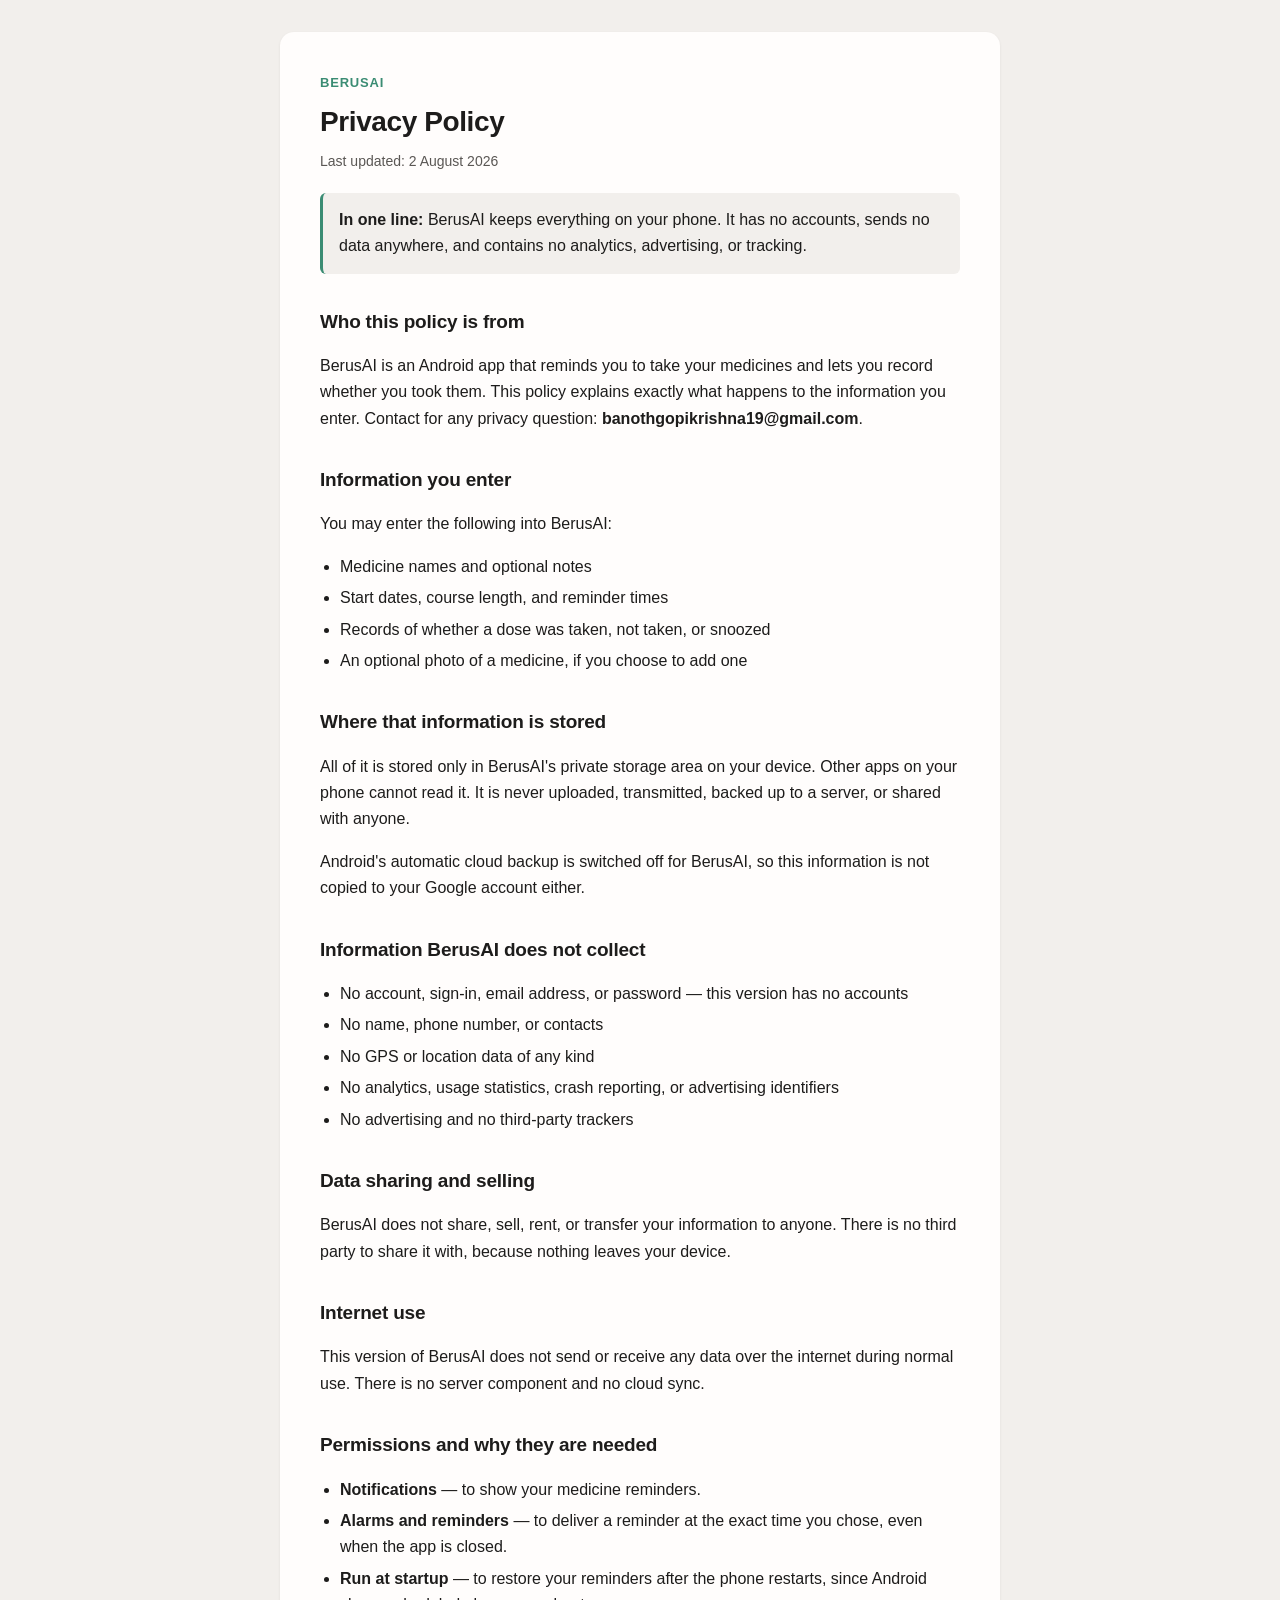
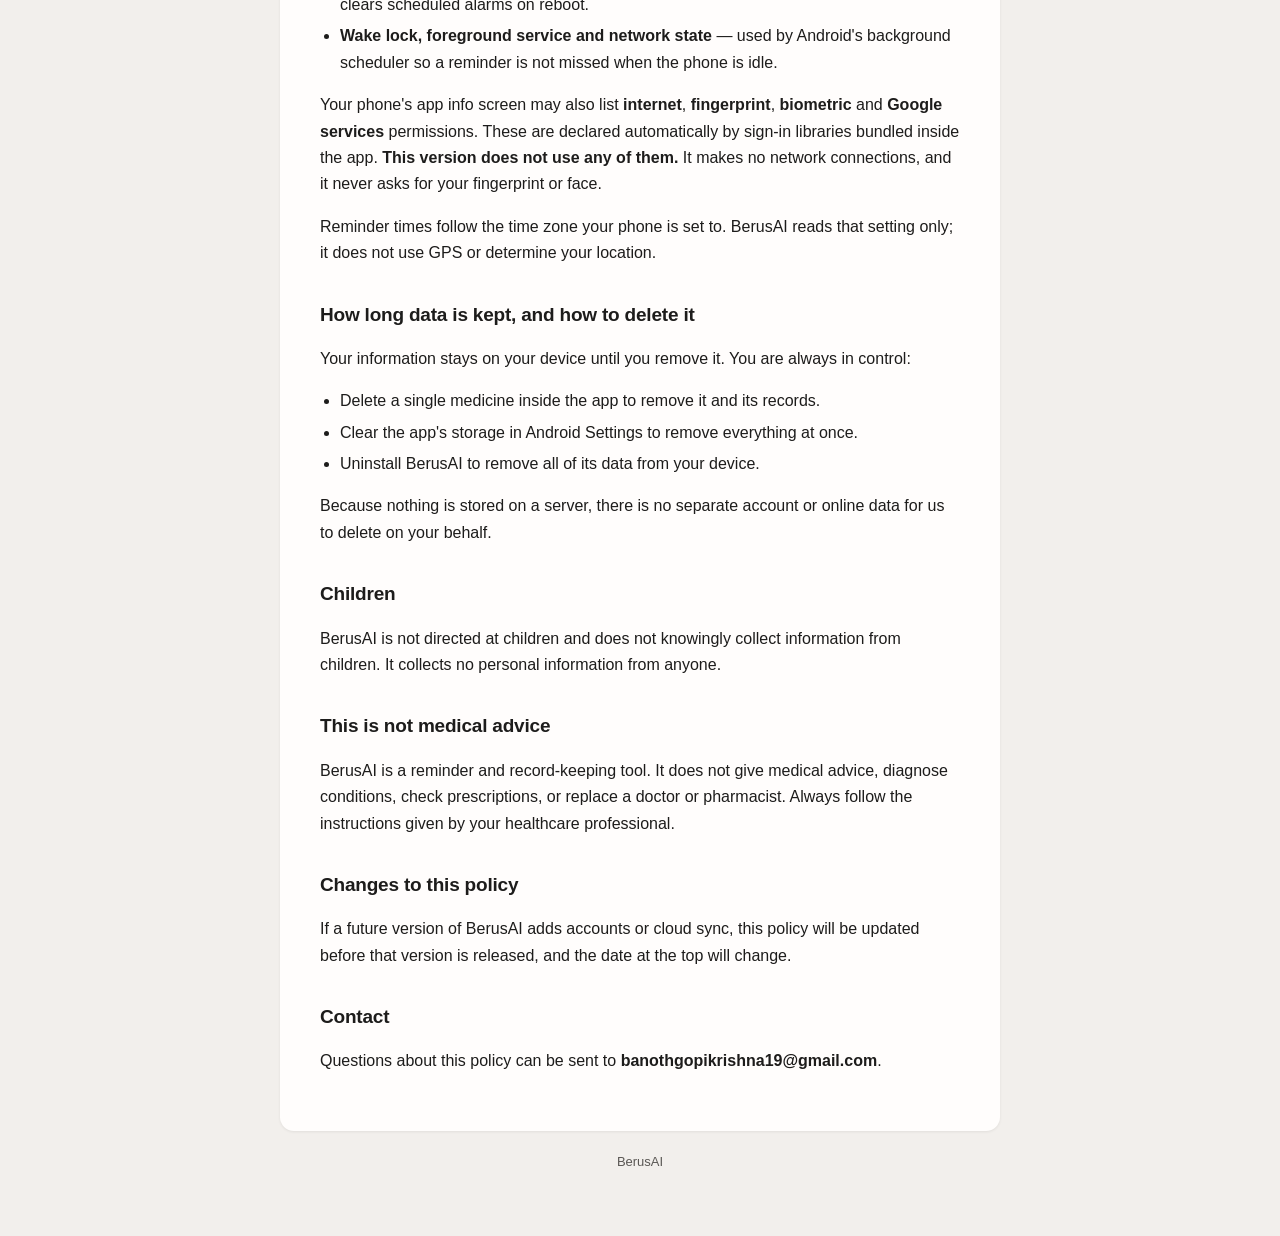
==== privacy.html @ 804f9bda "BerusAI: Android app, FastAPI backend, Azure infra, and marketing site One reminder per dose instead" ====
<!DOCTYPE html>
<html lang="en">
<head>
<meta charset="utf-8">
<meta name="viewport" content="width=device-width, initial-scale=1">
<title>Privacy Policy | BerusAI</title>
<style>
  :root { --canvas:#F2EFEC; --surface:#FFFDFC; --ink:#1D1C1B; --accent:#3B8C73; --muted:#5A5754; }
  * { box-sizing:border-box; }
  body { margin:0; padding:32px 20px 64px; background:var(--canvas); color:var(--ink);
         font:16px/1.65 -apple-system,BlinkMacSystemFont,"Segoe UI",Roboto,Helvetica,Arial,sans-serif; }
  main { max-width:720px; margin:0 auto; background:var(--surface); padding:40px;
         border-radius:14px; box-shadow:0 1px 3px rgba(0,0,0,.07); }
  h1 { font-size:28px; margin:0 0 4px; letter-spacing:-.4px; }
  h2 { font-size:19px; margin:32px 0 8px; letter-spacing:-.2px; }
  .eyebrow { color:var(--accent); font-weight:600; font-size:13px; letter-spacing:.8px;
             text-transform:uppercase; margin:0 0 6px; }
  .updated { color:var(--muted); font-size:14px; margin:0 0 8px; }
  ul { padding-left:20px; }
  li { margin:5px 0; }
  .callout { background:var(--canvas); border-left:3px solid var(--accent);
             padding:14px 16px; border-radius:6px; margin:20px 0; }
  footer { max-width:720px; margin:20px auto 0; color:var(--muted); font-size:13px; text-align:center; }
  a { color:var(--accent); }
</style>
</head>
<body>
<main>
  <p class="eyebrow">BerusAI</p>
  <h1>Privacy Policy</h1>
  <p class="updated">Last updated: 2 August 2026</p>

  <div class="callout">
    <strong>In one line:</strong> BerusAI keeps everything on your phone. It has no accounts,
    sends no data anywhere, and contains no analytics, advertising, or tracking.
  </div>

  <h2>Who this policy is from</h2>
  <p>
    BerusAI is an Android app that reminds you to take your medicines and lets you record
    whether you took them. This policy explains exactly what happens to the information you
    enter. Contact for any privacy question:
    <strong>banothgopikrishna19@gmail.com</strong>.
  </p>

  <h2>Information you enter</h2>
  <p>You may enter the following into BerusAI:</p>
  <ul>
    <li>Medicine names and optional notes</li>
    <li>Start dates, course length, and reminder times</li>
    <li>Records of whether a dose was taken, not taken, or snoozed</li>
    <li>An optional photo of a medicine, if you choose to add one</li>
  </ul>

  <h2>Where that information is stored</h2>
  <p>
    All of it is stored only in BerusAI's private storage area on your device. Other apps on
    your phone cannot read it. It is never uploaded, transmitted, backed up to a server, or
    shared with anyone.
  </p>
  <p>
    Android's automatic cloud backup is switched off for BerusAI, so this information is not
    copied to your Google account either.
  </p>

  <h2>Information BerusAI does not collect</h2>
  <ul>
    <li>No account, sign-in, email address, or password &mdash; this version has no accounts</li>
    <li>No name, phone number, or contacts</li>
    <li>No GPS or location data of any kind</li>
    <li>No analytics, usage statistics, crash reporting, or advertising identifiers</li>
    <li>No advertising and no third-party trackers</li>
  </ul>

  <h2>Data sharing and selling</h2>
  <p>
    BerusAI does not share, sell, rent, or transfer your information to anyone. There is no
    third party to share it with, because nothing leaves your device.
  </p>

  <h2>Internet use</h2>
  <p>
    This version of BerusAI does not send or receive any data over the internet during normal
    use. There is no server component and no cloud sync.
  </p>

  <h2>Permissions and why they are needed</h2>
  <ul>
    <li><strong>Notifications</strong> &mdash; to show your medicine reminders.</li>
    <li><strong>Alarms and reminders</strong> &mdash; to deliver a reminder at the exact time
        you chose, even when the app is closed.</li>
    <li><strong>Run at startup</strong> &mdash; to restore your reminders after the phone
        restarts, since Android clears scheduled alarms on reboot.</li>
    <li><strong>Wake lock, foreground service and network state</strong> &mdash; used by
        Android's background scheduler so a reminder is not missed when the phone is idle.</li>
  </ul>
  <p>
    Your phone's app info screen may also list <strong>internet</strong>,
    <strong>fingerprint</strong>, <strong>biometric</strong> and <strong>Google services</strong>
    permissions. These are declared automatically by sign-in libraries bundled inside the app.
    <strong>This version does not use any of them.</strong> It makes no network connections, and
    it never asks for your fingerprint or face.
  </p>
  <p>
    Reminder times follow the time zone your phone is set to. BerusAI reads that setting only;
    it does not use GPS or determine your location.
  </p>

  <h2>How long data is kept, and how to delete it</h2>
  <p>
    Your information stays on your device until you remove it. You are always in control:
  </p>
  <ul>
    <li>Delete a single medicine inside the app to remove it and its records.</li>
    <li>Clear the app's storage in Android Settings to remove everything at once.</li>
    <li>Uninstall BerusAI to remove all of its data from your device.</li>
  </ul>
  <p>
    Because nothing is stored on a server, there is no separate account or online data for us
    to delete on your behalf.
  </p>

  <h2>Children</h2>
  <p>
    BerusAI is not directed at children and does not knowingly collect information from
    children. It collects no personal information from anyone.
  </p>

  <h2>This is not medical advice</h2>
  <p>
    BerusAI is a reminder and record-keeping tool. It does not give medical advice, diagnose
    conditions, check prescriptions, or replace a doctor or pharmacist. Always follow the
    instructions given by your healthcare professional.
  </p>

  <h2>Changes to this policy</h2>
  <p>
    If a future version of BerusAI adds accounts or cloud sync, this policy will be updated
    before that version is released, and the date at the top will change.
  </p>

  <h2>Contact</h2>
  <p>
    Questions about this policy can be sent to
    <strong>banothgopikrishna19@gmail.com</strong>.
  </p>
</main>
<footer>BerusAI</footer>
</body>
</html>
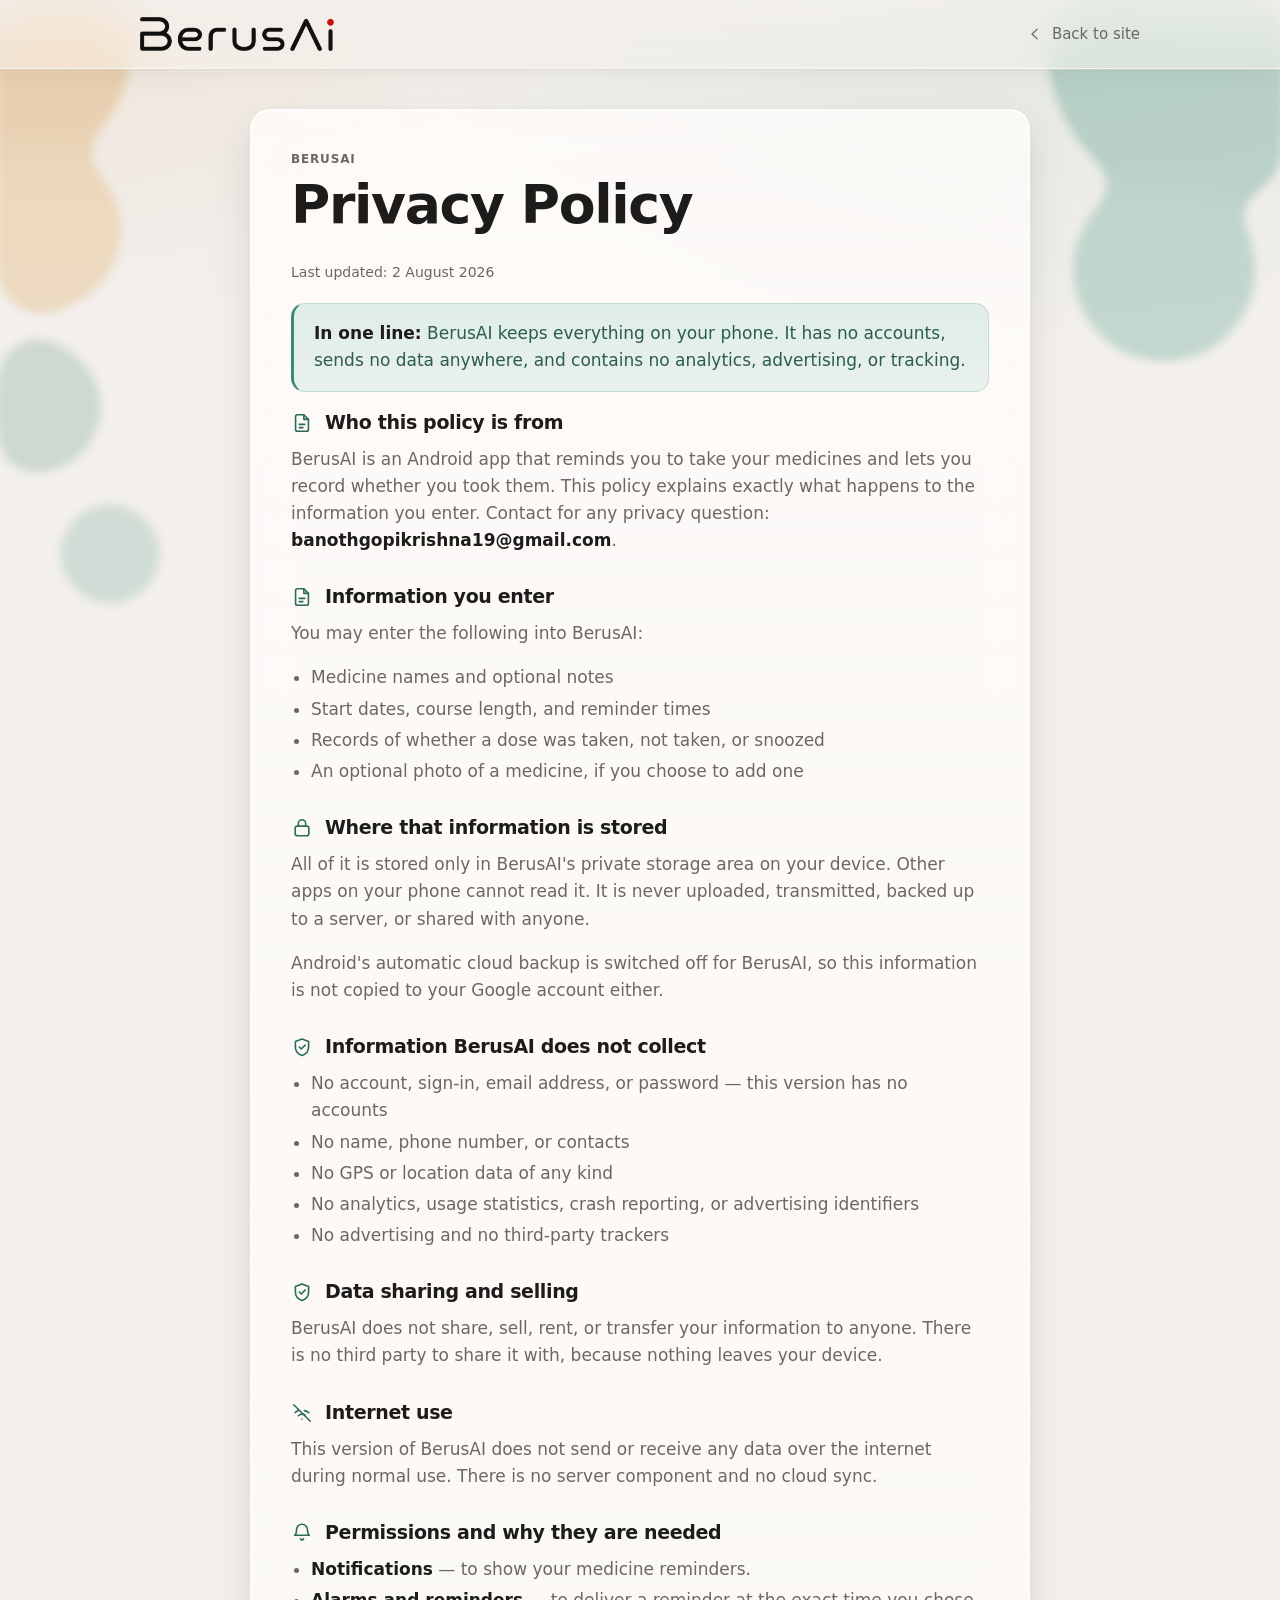
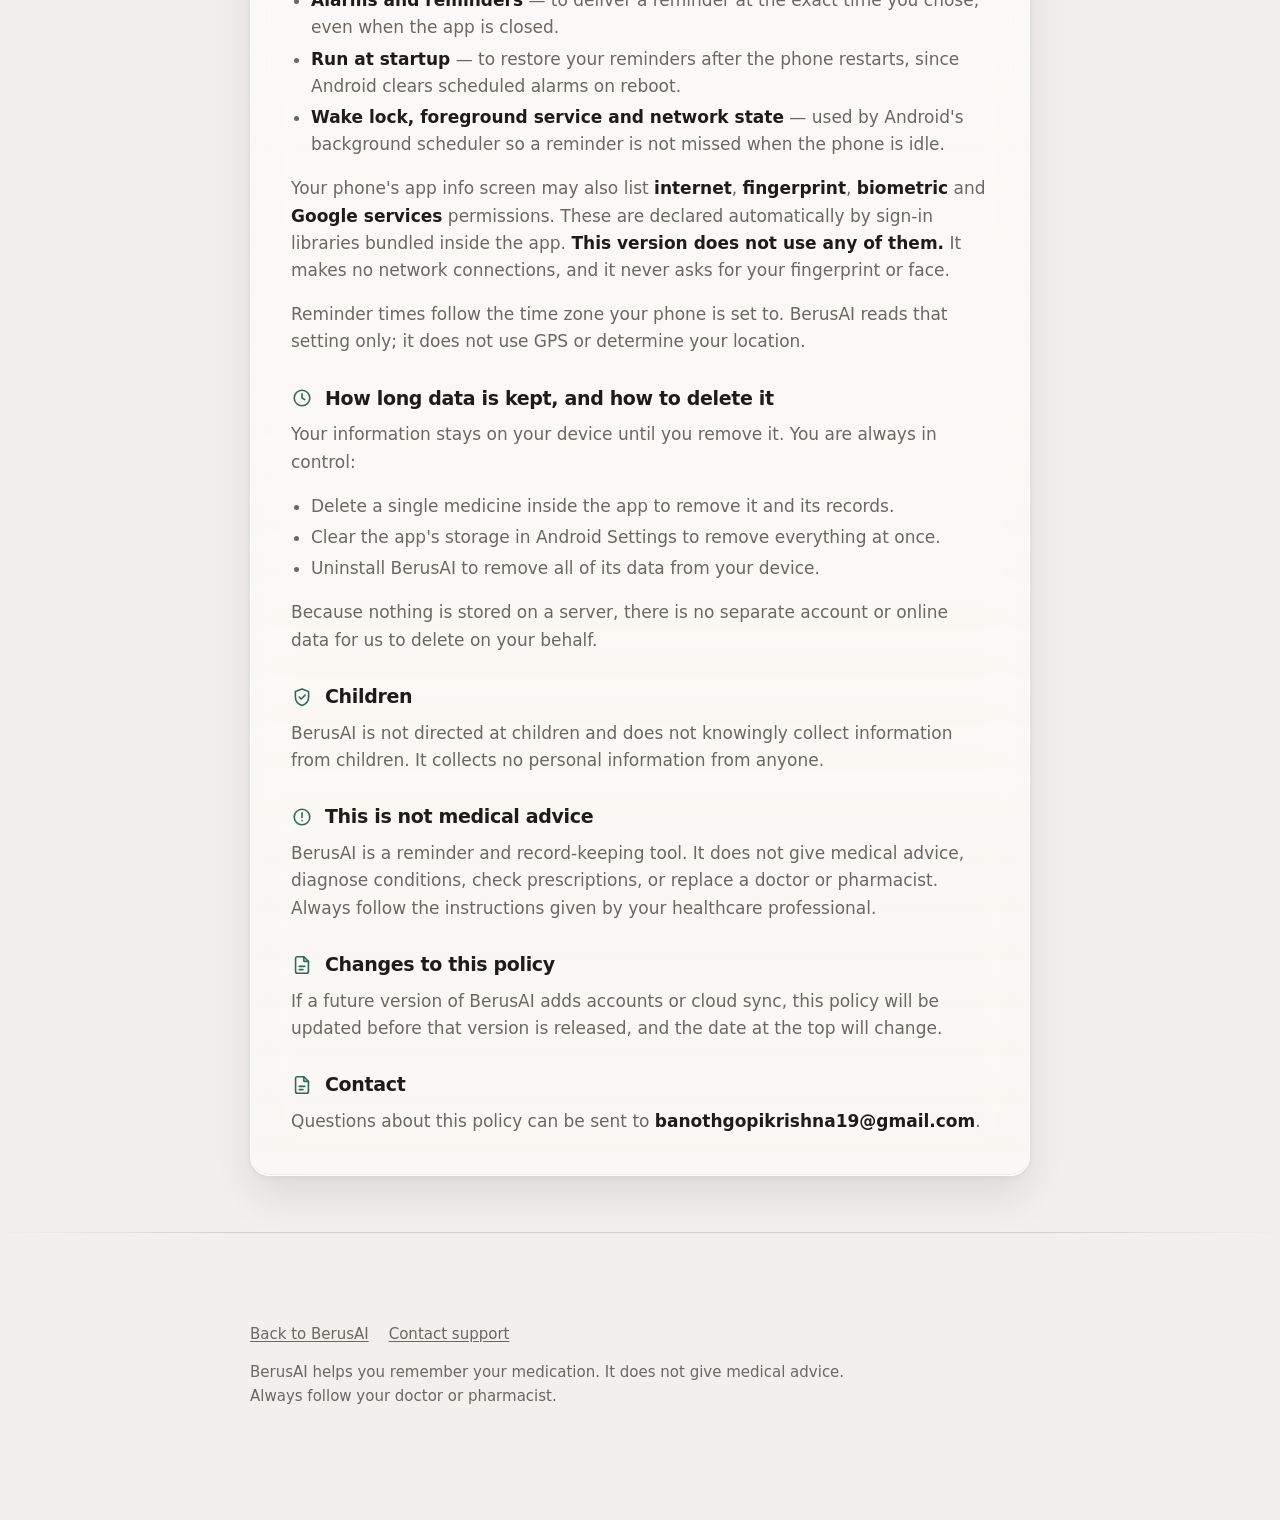
==== commit 0fbc1a4a: "One design system for the whole site, keyed to the app's palette Colours and type now come from the " ====
--- a/privacy.html
+++ b/privacy.html
@@ -4,38 +4,52 @@
 <meta charset="utf-8">
 <meta name="viewport" content="width=device-width, initial-scale=1">
 <title>Privacy Policy | BerusAI</title>
-<style>
-  :root { --canvas:#F2EFEC; --surface:#FFFDFC; --ink:#1D1C1B; --accent:#3B8C73; --muted:#5A5754; }
-  * { box-sizing:border-box; }
-  body { margin:0; padding:32px 20px 64px; background:var(--canvas); color:var(--ink);
-         font:16px/1.65 -apple-system,BlinkMacSystemFont,"Segoe UI",Roboto,Helvetica,Arial,sans-serif; }
-  main { max-width:720px; margin:0 auto; background:var(--surface); padding:40px;
-         border-radius:14px; box-shadow:0 1px 3px rgba(0,0,0,.07); }
-  h1 { font-size:28px; margin:0 0 4px; letter-spacing:-.4px; }
-  h2 { font-size:19px; margin:32px 0 8px; letter-spacing:-.2px; }
-  .eyebrow { color:var(--accent); font-weight:600; font-size:13px; letter-spacing:.8px;
-             text-transform:uppercase; margin:0 0 6px; }
-  .updated { color:var(--muted); font-size:14px; margin:0 0 8px; }
-  ul { padding-left:20px; }
-  li { margin:5px 0; }
-  .callout { background:var(--canvas); border-left:3px solid var(--accent);
-             padding:14px 16px; border-radius:6px; margin:20px 0; }
-  footer { max-width:720px; margin:20px auto 0; color:var(--muted); font-size:13px; text-align:center; }
-  a { color:var(--accent); }
-</style>
+<meta name="description" content="BerusAI keeps your medicines and dose history on your phone. No accounts, no analytics, no advertising, and nothing is uploaded.">
+<meta name="theme-color" content="#f2efec">
+<link rel="icon" href="favicon.ico" sizes="any">
+<link rel="stylesheet" href="app.css">
 </head>
 <body>
-<main>
+
+<svg width="0" height="0" style="position:absolute" aria-hidden="true" focusable="false"><defs>
+  <filter id="goo" x="-30%" y="-30%" width="160%" height="160%">
+    <feGaussianBlur in="SourceGraphic" stdDeviation="20" result="blur"/>
+    <feColorMatrix in="blur" type="matrix" values="1 0 0 0 0  0 1 0 0 0  0 0 1 0 0  0 0 0 24 -10"/>
+  </filter>
+
+  <symbol id="i-arrow-left" viewBox="0 0 24 24"><path d="M15 5.5l-7 6.5 7 6.5"/></symbol>
+  <symbol id="i-doc" viewBox="0 0 24 24"><path d="M14 3H7a2 2 0 0 0-2 2v14a2 2 0 0 0 2 2h10a2 2 0 0 0 2-2V8z"/><path d="M14 3v5h5"/><path d="M9 13.5h6"/><path d="M9 17h4"/></symbol>
+  <symbol id="i-lock" viewBox="0 0 24 24"><rect x="4.5" y="10" width="15" height="10.5" rx="2.5"/><path d="M8 10V7a4 4 0 0 1 8 0v3"/></symbol>
+  <symbol id="i-shield" viewBox="0 0 24 24"><path d="M12 3.2l7.2 2.9v6c0 4.7-3.1 7.8-7.2 9.2-4.1-1.4-7.2-4.5-7.2-9.2v-6z"/><path d="M9 12l2.2 2.2L15.4 10"/></symbol>
+  <symbol id="i-offline" viewBox="0 0 24 24"><path d="M3 3l18 18"/><path d="M4.5 11.5a11 11 0 0 1 4.2-2.6"/><path d="M14.6 9.4a11 11 0 0 1 4.9 2.1"/><path d="M8 15a6 6 0 0 1 7.5-.6"/><path d="M12 18.5h.01"/></symbol>
+  <symbol id="i-bell" viewBox="0 0 24 24"><path d="M18 8.5a6 6 0 1 0-12 0c0 4.8-2 6-2 6h16s-2-1.2-2-6"/><path d="M13.7 18.5a2 2 0 0 1-3.4 0"/></symbol>
+  <symbol id="i-clock" viewBox="0 0 24 24"><circle cx="12" cy="12" r="8.5"/><path d="M12 7.5V12l3 1.8"/></symbol>
+  <symbol id="i-alert" viewBox="0 0 24 24"><circle cx="12" cy="12" r="8.5"/><path d="M12 7.5v5"/><path d="M12 16h.01"/></symbol>
+</defs></svg>
+
+<div class="drops" aria-hidden="true">
+  <i class="d1"></i><i class="d2"></i><i class="d3"></i><i class="d4"></i><i class="d5"></i><i class="d6"></i>
+</div>
+
+<header>
+  <div class="wrap header-row">
+    <a class="brand" href="./"><img src="assets/wordmark.webp" width="720" height="126" alt="BerusAI"></a>
+    <a class="back-link" href="./"><svg class="ico ico-sm" aria-hidden="true"><use href="#i-arrow-left"/></svg>Back to site</a>
+  </div>
+</header>
+
+<main class="wrap page">
+<article class="prose-card prose">
   <p class="eyebrow">BerusAI</p>
   <h1>Privacy Policy</h1>
   <p class="updated">Last updated: 2 August 2026</p>
 
   <div class="callout">
-    <strong>In one line:</strong> BerusAI keeps everything on your phone. It has no accounts,
-    sends no data anywhere, and contains no analytics, advertising, or tracking.
+    <p><strong>In one line:</strong> BerusAI keeps everything on your phone. It has no accounts,
+    sends no data anywhere, and contains no analytics, advertising, or tracking.</p>
   </div>
 
-  <h2>Who this policy is from</h2>
+  <h2><svg class="ico" aria-hidden="true"><use href="#i-doc"/></svg>Who this policy is from</h2>
   <p>
     BerusAI is an Android app that reminds you to take your medicines and lets you record
     whether you took them. This policy explains exactly what happens to the information you
@@ -43,7 +57,7 @@
     <strong>banothgopikrishna19@gmail.com</strong>.
   </p>
 
-  <h2>Information you enter</h2>
+  <h2><svg class="ico" aria-hidden="true"><use href="#i-doc"/></svg>Information you enter</h2>
   <p>You may enter the following into BerusAI:</p>
   <ul>
     <li>Medicine names and optional notes</li>
@@ -52,7 +66,7 @@
     <li>An optional photo of a medicine, if you choose to add one</li>
   </ul>
 
-  <h2>Where that information is stored</h2>
+  <h2><svg class="ico" aria-hidden="true"><use href="#i-lock"/></svg>Where that information is stored</h2>
   <p>
     All of it is stored only in BerusAI's private storage area on your device. Other apps on
     your phone cannot read it. It is never uploaded, transmitted, backed up to a server, or
@@ -63,7 +77,7 @@
     copied to your Google account either.
   </p>
 
-  <h2>Information BerusAI does not collect</h2>
+  <h2><svg class="ico" aria-hidden="true"><use href="#i-shield"/></svg>Information BerusAI does not collect</h2>
   <ul>
     <li>No account, sign-in, email address, or password &mdash; this version has no accounts</li>
     <li>No name, phone number, or contacts</li>
@@ -72,19 +86,19 @@
     <li>No advertising and no third-party trackers</li>
   </ul>
 
-  <h2>Data sharing and selling</h2>
+  <h2><svg class="ico" aria-hidden="true"><use href="#i-shield"/></svg>Data sharing and selling</h2>
   <p>
     BerusAI does not share, sell, rent, or transfer your information to anyone. There is no
     third party to share it with, because nothing leaves your device.
   </p>
 
-  <h2>Internet use</h2>
+  <h2><svg class="ico" aria-hidden="true"><use href="#i-offline"/></svg>Internet use</h2>
   <p>
     This version of BerusAI does not send or receive any data over the internet during normal
     use. There is no server component and no cloud sync.
   </p>
 
-  <h2>Permissions and why they are needed</h2>
+  <h2><svg class="ico" aria-hidden="true"><use href="#i-bell"/></svg>Permissions and why they are needed</h2>
   <ul>
     <li><strong>Notifications</strong> &mdash; to show your medicine reminders.</li>
     <li><strong>Alarms and reminders</strong> &mdash; to deliver a reminder at the exact time
@@ -106,7 +120,7 @@
     it does not use GPS or determine your location.
   </p>
 
-  <h2>How long data is kept, and how to delete it</h2>
+  <h2><svg class="ico" aria-hidden="true"><use href="#i-clock"/></svg>How long data is kept, and how to delete it</h2>
   <p>
     Your information stays on your device until you remove it. You are always in control:
   </p>
@@ -120,31 +134,41 @@
     to delete on your behalf.
   </p>
 
-  <h2>Children</h2>
+  <h2><svg class="ico" aria-hidden="true"><use href="#i-shield"/></svg>Children</h2>
   <p>
     BerusAI is not directed at children and does not knowingly collect information from
     children. It collects no personal information from anyone.
   </p>
 
-  <h2>This is not medical advice</h2>
+  <h2><svg class="ico" aria-hidden="true"><use href="#i-alert"/></svg>This is not medical advice</h2>
   <p>
     BerusAI is a reminder and record-keeping tool. It does not give medical advice, diagnose
     conditions, check prescriptions, or replace a doctor or pharmacist. Always follow the
     instructions given by your healthcare professional.
   </p>
 
-  <h2>Changes to this policy</h2>
+  <h2><svg class="ico" aria-hidden="true"><use href="#i-doc"/></svg>Changes to this policy</h2>
   <p>
     If a future version of BerusAI adds accounts or cloud sync, this policy will be updated
     before that version is released, and the date at the top will change.
   </p>
 
-  <h2>Contact</h2>
+  <h2><svg class="ico" aria-hidden="true"><use href="#i-doc"/></svg>Contact</h2>
   <p>
     Questions about this policy can be sent to
     <strong>banothgopikrishna19@gmail.com</strong>.
   </p>
+</article>
 </main>
-<footer>BerusAI</footer>
+
+<footer>
+  <div class="wrap page">
+    <div class="foot-links">
+      <a href="./">Back to BerusAI</a>
+      <a href="mailto:banothgopikrishna19@gmail.com">Contact support</a>
+    </div>
+    <p>BerusAI helps you remember your medication. It does not give medical advice. Always follow your doctor or pharmacist.</p>
+  </div>
+</footer>
 </body>
 </html>
--- a/app.css
+++ b/app.css
@@ -0,0 +1,354 @@
+/* BerusAI design system — shared by index.html and privacy.html.
+   Colours, type scale and weights mirror the Android app (ui/theme/Color.kt, Type.kt)
+   so the site and the product read as one thing. */
+
+:root{
+  /* Straight from the app's Color.kt. */
+  --canvas:#F2EFEC;
+  --surface:#FFFDFC;
+  --surface-muted:#E9E5E1;
+  --ink:#1D1C1B;
+  --outline:#D5D0CB;
+  --brand:#3B8C73;
+  --brand-soft:#DCEBE5;
+  --amber:#D4913B;
+  --error:#B74C46;
+
+  /* The app's accent and muted ink are a touch light for text on a bright page, so
+     text uses these darker siblings. Fills, icons and tints keep the app values. */
+  --brand-deep:#2C6B58;   /* 6.2:1 on white, 5.2:1 on canvas */
+  --muted:#6B6763;        /* 4.9:1 on canvas */
+  --on-amber:#2A1F05;     /* 5.9:1 on --amber */
+
+  --hairline:rgba(29,28,27,.10);
+
+  /* Liquid glass: a translucent pane with a lit top edge and a shadowed bottom one. */
+  --glass:linear-gradient(180deg, rgba(255,253,252,.78), rgba(255,253,252,.56));
+  --glass-edge:rgba(255,255,255,.74);
+  --glass-blur:blur(22px) saturate(180%);
+  --glass-lift:
+    inset 0 1px 0 rgba(255,255,255,.94),
+    inset 0 -1px 0 rgba(29,28,27,.05),
+    0 2px 6px rgba(29,28,27,.05),
+    0 18px 44px rgba(29,28,27,.10);
+  --lift:0 1px 2px rgba(29,28,27,.05), 0 8px 24px rgba(29,28,27,.06);
+
+  /* Apple's system faces where they exist, the platform's own everywhere else. */
+  --font:-apple-system,BlinkMacSystemFont,"SF Pro Text","Segoe UI Variable Text","Segoe UI",system-ui,Roboto,"Helvetica Neue",Arial,sans-serif;
+  --font-display:-apple-system,BlinkMacSystemFont,"SF Pro Display","Segoe UI Variable Display","Segoe UI",system-ui,Roboto,"Helvetica Neue",Arial,sans-serif;
+
+  /* Everything sits on a 4px grid. */
+  --s1:4px; --s2:8px; --s3:12px; --s4:16px; --s5:20px;
+  --s6:24px; --s7:32px; --s8:40px; --s9:56px; --s10:72px;
+
+  --r-sm:10px; --r-md:14px; --r-lg:20px; --r-xl:26px; --r-pill:999px;
+  --max:1040px; --measure:66ch;
+}
+
+*{box-sizing:border-box}
+html{-webkit-text-size-adjust:100%}
+
+body{
+  margin:0; color:var(--ink);
+  font-family:var(--font);
+  font-size:17px; line-height:1.6;
+  -webkit-font-smoothing:antialiased;
+  -moz-osx-font-smoothing:grayscale;
+  background:
+    radial-gradient(1100px 620px at 82% -5%, rgba(59,140,115,.09), transparent 62%),
+    radial-gradient(900px 520px at 4% 2%, rgba(212,145,59,.10), transparent 58%),
+    var(--canvas);
+  background-attachment:fixed;
+}
+
+/* ---------- Type ---------- */
+/* Weights and tracking follow the app: semibold headings, tighter as size grows. */
+h1,h2,h3,h4{font-family:var(--font-display); font-weight:600; margin:0 0 .5em; color:var(--ink)}
+h1{font-size:clamp(2.1rem,6vw,3.35rem); line-height:1.06; letter-spacing:-.025em}
+h2{font-size:clamp(1.5rem,3.6vw,2.05rem); line-height:1.14; letter-spacing:-.018em}
+h3{font-size:1.0625rem; line-height:1.4; letter-spacing:-.008em}
+h4{font-size:.9375rem; line-height:1.4; letter-spacing:-.004em}
+p{margin:0 0 1em; max-width:var(--measure)}
+p:last-child{margin-bottom:0}
+strong{font-weight:600}
+small{font-size:.875rem}
+a{color:var(--brand-deep); text-underline-offset:2px}
+
+.eyebrow{
+  font-size:.75rem; font-weight:600; letter-spacing:.07em; text-transform:uppercase;
+  color:var(--brand-deep); margin:0 0 var(--s2);
+}
+.lede{font-size:1.1875rem; line-height:1.55; color:var(--muted); max-width:34ch}
+.section-lede{color:var(--muted); max-width:58ch; margin-bottom:var(--s7)}
+.note{font-size:.875rem; color:var(--muted); margin-top:var(--s4)}
+
+img{max-width:100%; height:auto}
+.sr{position:absolute;width:1px;height:1px;overflow:hidden;clip:rect(0 0 0 0)}
+
+/* ---------- Layout ---------- */
+.wrap{max-width:var(--max); margin:0 auto; padding:0 var(--s5)}
+section{padding:var(--s10) 0; position:relative}
+section + section::before{
+  content:""; position:absolute; inset:0 0 auto 0; height:1px;
+  background:linear-gradient(90deg, transparent, var(--outline) 18%, var(--outline) 82%, transparent);
+}
+
+/* ---------- Liquid droplets ---------- */
+/* The goo filter blurs this layer then hardens its alpha again, so drops that drift
+   close stop being two shapes and pull a neck between them, the way water does.
+   The blobs have to be opaque for that to work — the layer is what fades. */
+.drops{
+  position:fixed; inset:0; z-index:-1; pointer-events:none; overflow:hidden;
+  filter:url(#goo) blur(4px); opacity:.28;
+}
+.drops i{position:absolute; display:block; border-radius:50%; will-change:transform}
+/* Every drop has a neighbour close enough to fuse with. A lone blob just reads as a dot. */
+.d1{width:300px;height:300px;background:#3B8C73;top:-100px;right:-70px; animation:d1 19s ease-in-out infinite}
+.d2{width:180px;height:180px;background:#4E9C84;top:180px; right:2%;    animation:d2 23s ease-in-out infinite}
+.d3{width:250px;height:250px;background:#D4913B;top:-80px; left:-120px; animation:d3 27s ease-in-out infinite}
+.d4{width:160px;height:160px;background:#E0A957;top:150px;left:-40px;  animation:d4 21s ease-in-out infinite}
+.d5{width:130px;height:130px;background:#6FA08E;top:38%;   left:-30px;  animation:d5 25s ease-in-out infinite}
+.d6{width:100px;height:100px;background:#7FAE9D;top:56%;   left:60px;   animation:d6 29s ease-in-out infinite}
+
+@keyframes d1{0%,100%{transform:translate(0,0) scale(1)} 50%{transform:translate(-60px,110px) scale(1.08)}}
+@keyframes d2{0%,100%{transform:translate(0,0) scale(1)} 50%{transform:translate(40px,-90px) scale(.9)}}
+@keyframes d3{0%,100%{transform:translate(0,0) scale(1)} 50%{transform:translate(70px,120px) scale(1.06)}}
+@keyframes d4{0%,100%{transform:translate(0,0) scale(1)} 50%{transform:translate(-40px,-110px) scale(1.12)}}
+@keyframes d5{
+  0%,100%{transform:translate(0,0) scale(1)}
+  40%{transform:translate(26px,-124px) scale(.88)}
+  72%{transform:translate(-14px,34px) scale(1.06)}
+}
+@keyframes d6{0%,100%{transform:translate(0,0) scale(1)} 50%{transform:translate(-44px,-62px) scale(1.1)}}
+
+/* ---------- Header ---------- */
+header{
+  position:sticky; top:0; z-index:10; padding:var(--s3) 0;
+  background:linear-gradient(180deg, rgba(242,239,236,.84), rgba(242,239,236,.62));
+  backdrop-filter:var(--glass-blur); -webkit-backdrop-filter:var(--glass-blur);
+  border-bottom:1px solid rgba(255,255,255,.6);
+  box-shadow:0 1px 0 rgba(213,208,203,.5), 0 8px 24px rgba(29,28,27,.045);
+}
+.header-row{display:flex; align-items:center; justify-content:space-between; gap:var(--s4)}
+.brand{display:inline-block; text-decoration:none; line-height:0}
+.brand img{height:34px; width:auto; display:block}
+
+/* ---------- Hero ---------- */
+.hero{padding:var(--s2) 0 var(--s8)}
+.hero-grid{display:grid; gap:var(--s7); align-items:center}
+@media(min-width:880px){.hero-grid{grid-template-columns:1.05fr .95fr; gap:var(--s9)}}
+/* A soft glow behind the device so it sits in the page rather than on top of it. */
+.hero-shot-wrap{position:relative; display:grid; place-items:center}
+.hero-shot-wrap::before{
+  content:""; position:absolute; width:78%; height:70%; border-radius:50%;
+  background:radial-gradient(circle, rgba(59,140,115,.26), transparent 68%);
+  filter:blur(46px);
+}
+.hero-shot-wrap img{position:relative}
+.shot-hero{
+  width:100%; max-width:290px; margin:0 auto; display:block;
+  border-radius:var(--r-xl); border:1px solid var(--glass-edge);
+  box-shadow:0 4px 10px rgba(29,28,27,.06), 0 30px 70px rgba(29,28,27,.18);
+}
+
+/* ---------- Icons ---------- */
+.ico{
+  width:22px; height:22px; flex:none; display:block;
+  fill:none; stroke:currentColor; stroke-width:1.75;
+  stroke-linecap:round; stroke-linejoin:round;
+}
+.ico-sm{width:18px; height:18px}
+/* A tinted tile behind the glyph, the way an iOS settings row reads. */
+.ico-tile{
+  width:40px; height:40px; border-radius:var(--r-sm); display:grid; place-items:center;
+  background:var(--brand-soft); color:var(--brand-deep); margin-bottom:var(--s4);
+  box-shadow:inset 0 1px 0 rgba(255,255,255,.8);
+}
+.ico-tile.amber{background:#F7E8D2; color:#8A5A16}
+
+/* ---------- Buttons ---------- */
+.cta{display:flex; flex-wrap:wrap; gap:var(--s3); margin-top:var(--s6)}
+.btn{
+  display:inline-flex; align-items:center; justify-content:center; gap:var(--s2);
+  min-height:48px; padding:0 var(--s6); border-radius:var(--r-md);
+  font-family:var(--font); font-size:1.0625rem; font-weight:600; letter-spacing:-.01em;
+  text-decoration:none; border:1px solid transparent; cursor:pointer;
+  /* Feedback belongs on the press, not the release. */
+  transition:transform 100ms ease-out, background-color 160ms ease-out, border-color 160ms ease-out;
+  will-change:transform;
+}
+.btn:active{transform:scale(.97)}
+.btn-primary{background:var(--brand-deep); color:#fff; box-shadow:0 1px 2px rgba(29,28,27,.14), 0 10px 24px rgba(44,107,88,.24)}
+.btn-primary:hover{background:#245a4a}
+.btn-ghost{
+  background:linear-gradient(180deg, rgba(255,253,252,.7), rgba(255,253,252,.45));
+  backdrop-filter:var(--glass-blur); -webkit-backdrop-filter:var(--glass-blur);
+  color:var(--ink); border-color:var(--glass-edge); box-shadow:var(--lift);
+}
+.btn-ghost:hover{border-color:var(--outline)}
+.btn-sm{min-height:40px; padding:0 var(--s4); font-size:.9375rem}
+@media(max-width:520px){.btn-sm{display:none}}
+
+.pill{
+  display:inline-block; background:var(--brand-soft); color:var(--brand-deep);
+  font-size:.75rem; font-weight:600; letter-spacing:.07em; text-transform:uppercase;
+  padding:var(--s1) var(--s3); border-radius:var(--r-pill); margin-bottom:var(--s4);
+}
+
+/* ---------- Panes ---------- */
+.card,.box,.faq,ol.steps li,.prose-card{
+  background:var(--glass); border:1px solid var(--glass-edge);
+  backdrop-filter:var(--glass-blur); -webkit-backdrop-filter:var(--glass-blur);
+  border-radius:var(--r-lg); box-shadow:var(--glass-lift);
+}
+.cards{display:grid; gap:var(--s4)}
+@media(min-width:760px){.cards{grid-template-columns:repeat(3,1fr)}}
+.card{padding:var(--s6)}
+.card h3{margin-bottom:var(--s1)}
+.card p{margin:0; color:var(--muted); font-size:.9375rem; line-height:1.55}
+
+.compare{display:grid; gap:var(--s4)}
+@media(min-width:760px){.compare{grid-template-columns:1fr 1fr}}
+.box{padding:var(--s6)}
+.box.bad{background:linear-gradient(180deg, rgba(251,243,241,.86), rgba(251,243,241,.6))}
+.box.good{
+  background:linear-gradient(180deg, rgba(220,235,229,.88), rgba(220,235,229,.64));
+  border-color:rgba(188,217,205,.85);
+}
+.box h3{display:flex; align-items:center; gap:var(--s2); margin-bottom:var(--s3)}
+.box.bad h3{color:#8C3B36}
+.box.good h3{color:#215647}
+.box ul{margin:0; padding-left:var(--s5); color:var(--muted); font-size:.9375rem}
+.box li{margin-bottom:var(--s1)}
+.box.good ul{color:#2C5C4D}
+
+/* ---------- Steps ---------- */
+ol.steps{counter-reset:s; list-style:none; padding:0; margin:0; display:grid; gap:var(--s4)}
+@media(min-width:760px){ol.steps{grid-template-columns:repeat(3,1fr)}}
+ol.steps li{counter-increment:s; padding:var(--s6)}
+ol.steps li::before{
+  content:counter(s); display:grid; place-items:center; width:32px; height:32px;
+  border-radius:50%; background:var(--amber); color:var(--on-amber);
+  font-weight:700; font-size:.9375rem; margin-bottom:var(--s3);
+  box-shadow:inset 0 1px 0 rgba(255,255,255,.5);
+}
+ol.steps strong{display:block; margin-bottom:var(--s1); font-size:1.0625rem}
+ol.steps span{color:var(--muted); font-size:.9375rem; line-height:1.55}
+
+/* ---------- Screenshot strip ---------- */
+.strip{
+  display:flex; gap:var(--s4); overflow-x:auto; padding:var(--s1) var(--s5) var(--s4);
+  scroll-snap-type:x mandatory; max-width:var(--max); margin:0 auto;
+  /* "safe" keeps the first item reachable if the row ever overflows and scrolls. */
+  justify-content:safe center;
+}
+.strip figure{margin:0; flex:0 0 210px; scroll-snap-align:center}
+@media(min-width:761px){.strip figure{flex:1 1 0; max-width:190px; min-width:150px}}
+.strip img{
+  width:100%; border-radius:var(--r-lg); border:1px solid var(--glass-edge);
+  display:block; background:var(--surface); box-shadow:var(--glass-lift);
+}
+.strip figcaption{font-size:.8125rem; color:var(--muted); margin-top:var(--s2); text-align:center}
+
+/* ---------- FAQ: one inset group with hairlines, like an iOS settings list ---------- */
+.faq{overflow:hidden}
+.faq details{background:none; border:0; box-shadow:none; border-radius:0; margin:0; backdrop-filter:none}
+.faq details + details{border-top:1px solid var(--hairline)}
+.faq summary{
+  cursor:pointer; list-style:none; font-weight:600; font-size:1.0625rem;
+  padding:var(--s4) var(--s5); display:flex; align-items:center; justify-content:space-between;
+  gap:var(--s4); transition:background-color 120ms ease-out;
+}
+.faq summary::-webkit-details-marker{display:none}
+.faq summary:hover{background:rgba(255,255,255,.4)}
+.faq summary:active{background:rgba(29,28,27,.04)}
+.faq summary .ico{color:var(--muted); transition:transform 200ms ease-out}
+.faq details[open] summary .ico{transform:rotate(90deg)}
+.faq details p{padding:0 var(--s5) var(--s4); margin:0; color:var(--muted); font-size:.9375rem}
+
+/* ---------- Prose (privacy) ---------- */
+.wrap.page{max-width:820px; padding-top:var(--s8); padding-bottom:var(--s9)}
+.updated{color:var(--muted); font-size:.875rem; margin:0 0 var(--s5)}
+.prose-card{padding:clamp(var(--s6),5vw,var(--s8))}
+.prose h2{
+  font-size:1.1875rem; margin:var(--s7) 0 var(--s3);
+  display:flex; align-items:center; gap:var(--s3);
+}
+.prose h2:first-of-type{margin-top:var(--s5)}
+.prose h2 .ico{color:var(--brand-deep)}
+.prose p, .prose li{color:var(--muted)}
+.prose ul{padding-left:var(--s5); margin:0 0 1em}
+.prose li{margin:var(--s1) 0}
+.prose strong{color:var(--ink)}
+.callout{
+  background:linear-gradient(180deg, rgba(220,235,229,.9), rgba(220,235,229,.62));
+  border:1px solid rgba(188,217,205,.85); border-left:3px solid var(--brand);
+  padding:var(--s4) var(--s5); border-radius:var(--r-md); margin:var(--s5) 0;
+}
+.callout p{margin:0; color:#2C5C4D; max-width:none}
+.back-link{
+  display:inline-flex; align-items:center; gap:var(--s2); min-height:44px;
+  color:var(--muted); text-decoration:none; font-size:.9375rem; font-weight:500;
+}
+.back-link:hover{color:var(--ink)}
+
+/* ---------- Footer ---------- */
+footer{padding:var(--s8) 0 var(--s9); color:var(--muted); font-size:.9375rem; position:relative}
+footer::before{
+  content:""; position:absolute; inset:0 0 auto 0; height:1px;
+  background:linear-gradient(90deg, transparent, var(--outline) 18%, var(--outline) 82%, transparent);
+}
+footer a{color:var(--muted); display:inline-flex; align-items:center; min-height:44px}
+footer a:hover{color:var(--ink)}
+.foot-links{display:flex; flex-wrap:wrap; gap:var(--s5); margin-bottom:var(--s1)}
+
+/* ---------- States ---------- */
+a:focus-visible, summary:focus-visible, .btn:focus-visible{
+  outline:3px solid var(--brand); outline-offset:3px; border-radius:var(--r-sm);
+}
+
+/* Reduced motion still gets feedback, just nothing vestibular. */
+@media (prefers-reduced-motion: reduce){
+  *{animation-duration:.01ms !important; animation-iteration-count:1 !important; scroll-behavior:auto !important}
+  .btn{transition:background-color 160ms ease-out}
+  .btn:active{transform:none}
+  .strip{scroll-snap-type:none}
+  /* The drops keep their shape, they just stop drifting. */
+  .drops i{animation:none}
+}
+/* Fewer and smaller on phones — the filter is repainted on every frame, and the
+   content runs edge to edge there, so the tint has to stay lighter. */
+@media(max-width:900px){
+  .drops{opacity:.17}
+  /* Scoped, because ".drops i" would otherwise out-specify a bare ".d2". */
+  .drops i.d2, .drops i.d4{display:none}
+  .d1{width:210px;height:210px}
+  .d3{width:170px;height:170px}
+  .d5{width:110px;height:110px}
+  .d6{width:84px;height:84px}
+  section{padding:var(--s9) 0}
+}
+/* Solid panes when translucency is unwanted, and no liquid moving behind them. */
+@media (prefers-reduced-transparency: reduce){
+  .drops{display:none}
+  header,.card,.box,.faq,ol.steps li,.prose-card,.btn-ghost{
+    background:var(--surface); border-color:var(--outline); box-shadow:var(--lift);
+    backdrop-filter:none; -webkit-backdrop-filter:none;
+  }
+  header{background:var(--canvas)}
+  .box.bad{background:#FBF3F1}
+  .box.good{background:var(--brand-soft); border-color:#BCD9CD}
+}
+@media (prefers-contrast: more){
+  :root{--muted:#4A4542; --outline:#8C8580; --hairline:rgba(29,28,27,.3)}
+  .drops{display:none}
+  header,.card,.box,.faq,ol.steps li,.prose-card,.btn-ghost{
+    background:var(--surface); backdrop-filter:none; -webkit-backdrop-filter:none;
+  }
+  header{background:var(--canvas)}
+  .card,.box,.faq,ol.steps li,.prose-card{border-width:2px; border-color:var(--outline)}
+}
+/* Without backdrop-filter the panes are just see-through, so make them solid instead. */
+@supports not ((backdrop-filter:blur(1px)) or (-webkit-backdrop-filter:blur(1px))){
+  header,.card,.box,.faq,ol.steps li,.prose-card,.btn-ghost{background:var(--surface)}
+}
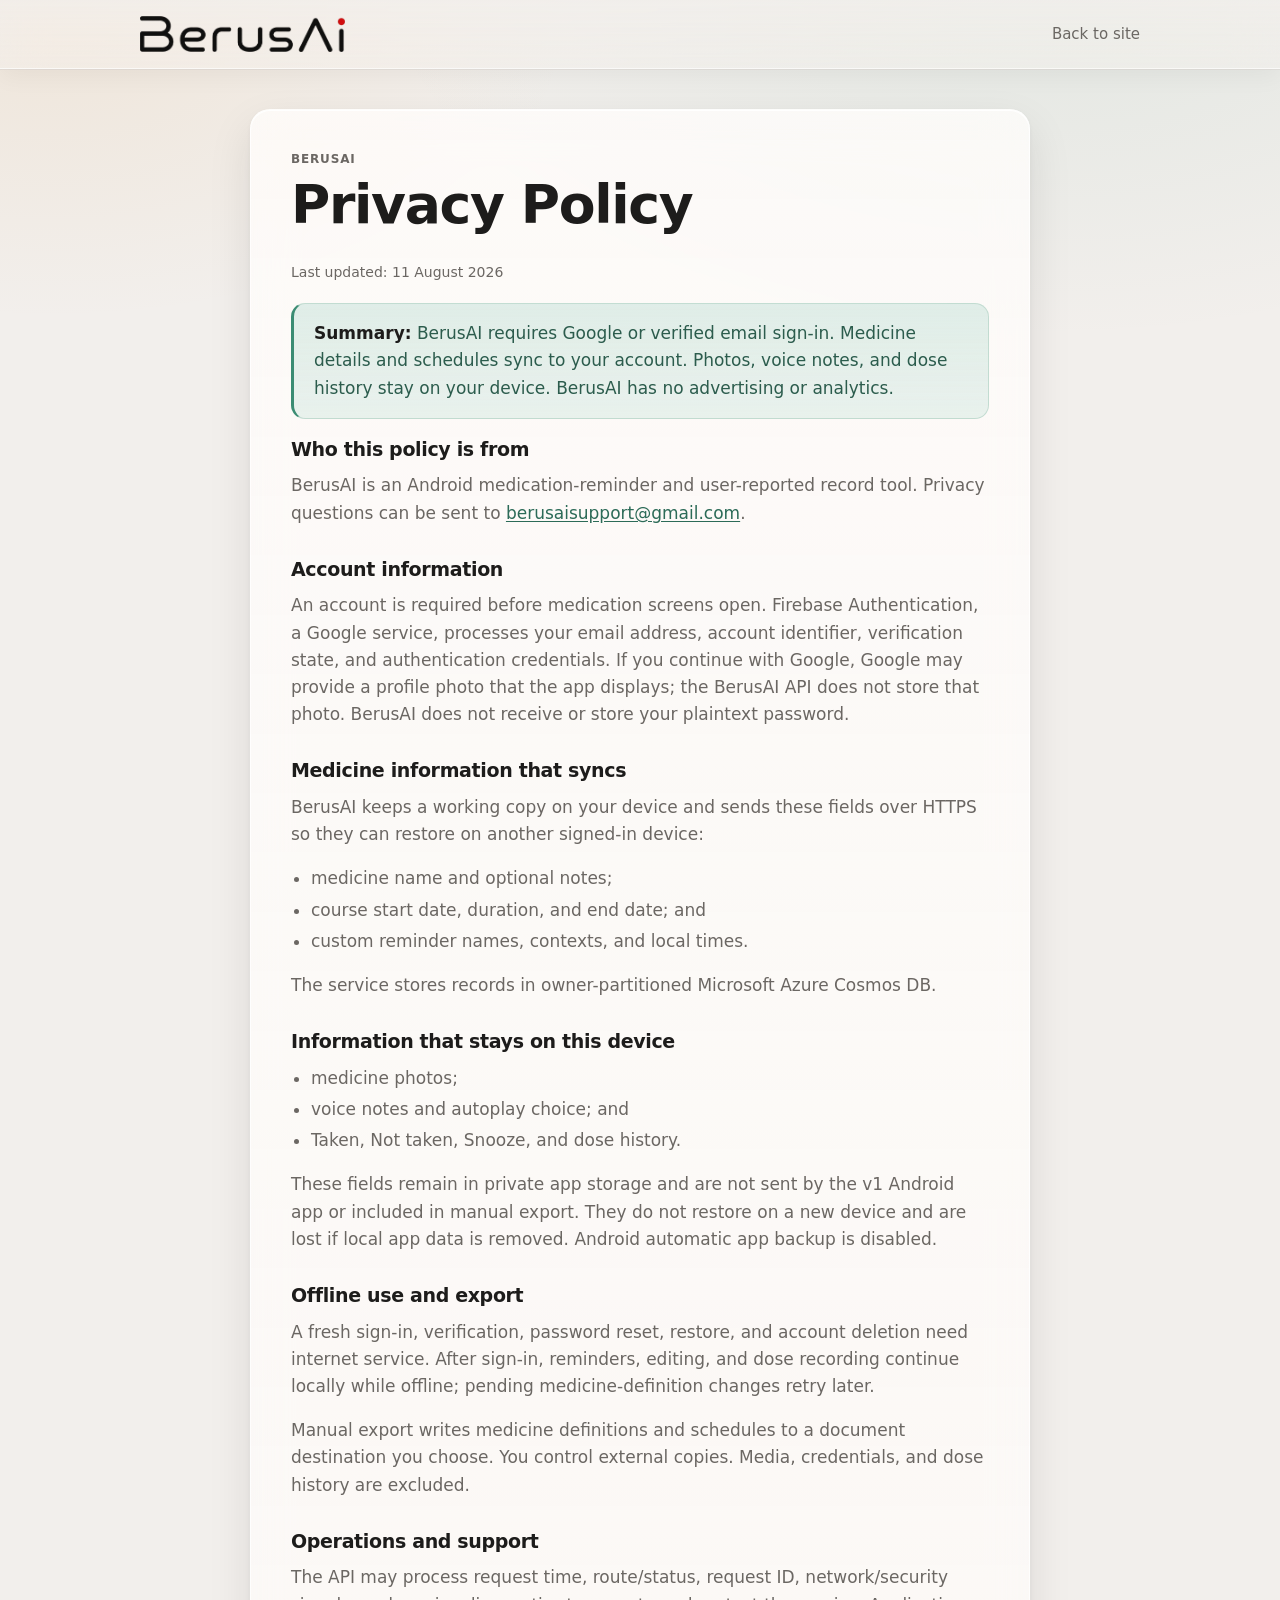
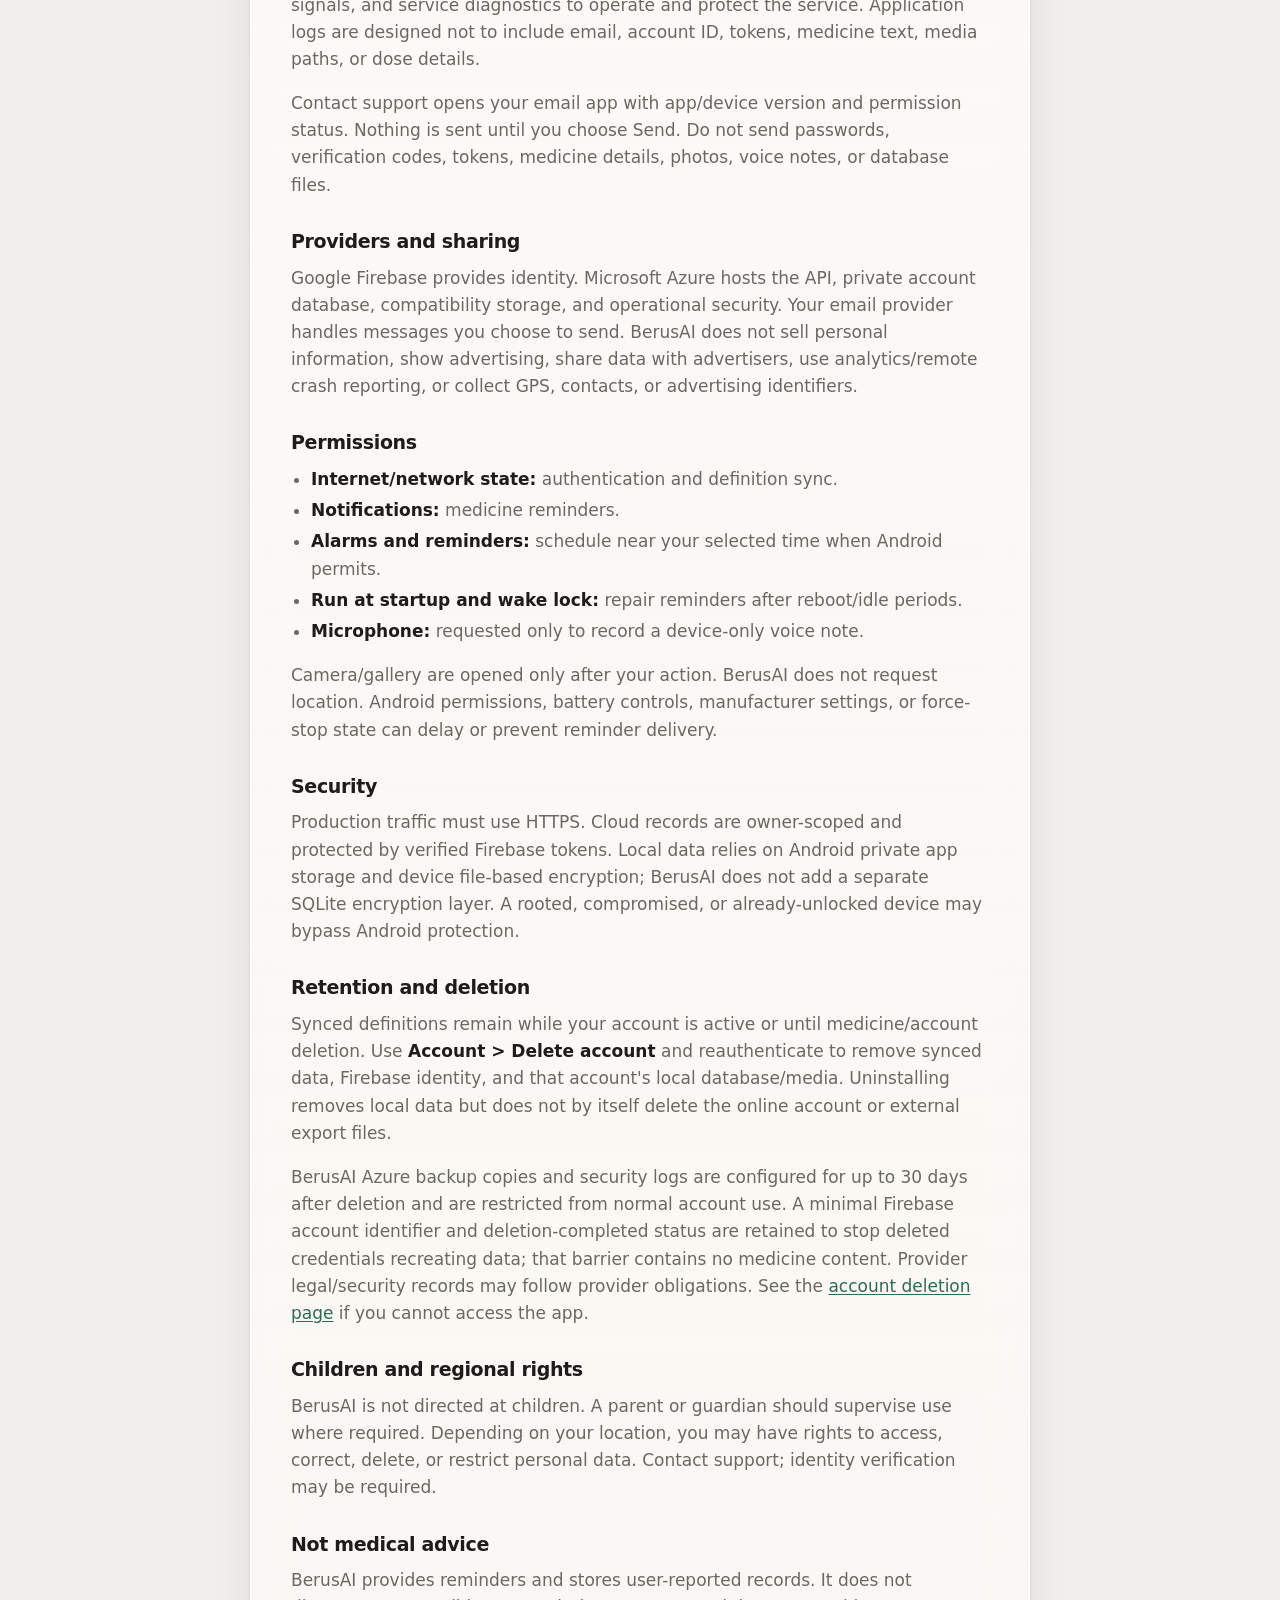
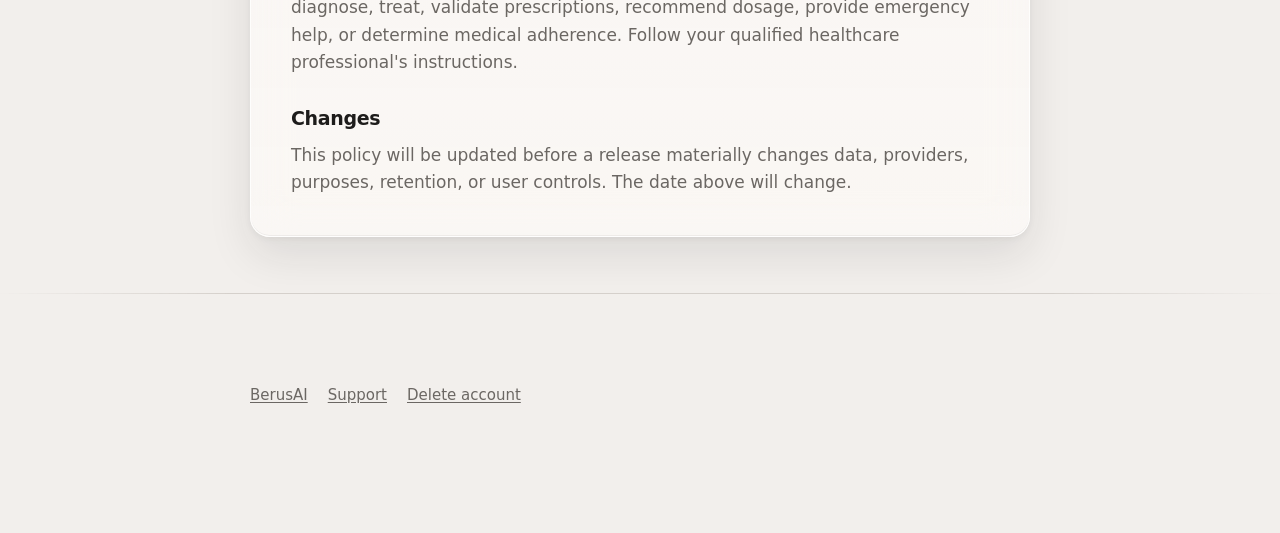
==== commit 37a6e6e5: "Mandatory-account release prep: internal-testing build, security fixes, design system Android - Add " ====
--- a/privacy.html
+++ b/privacy.html
@@ -1,174 +1,133 @@
-<!DOCTYPE html>
+<!doctype html>
 <html lang="en">
 <head>
 <meta charset="utf-8">
-<meta name="viewport" content="width=device-width, initial-scale=1">
+<meta name="viewport" content="width=device-width,initial-scale=1">
 <title>Privacy Policy | BerusAI</title>
-<meta name="description" content="BerusAI keeps your medicines and dose history on your phone. No accounts, no analytics, no advertising, and nothing is uploaded.">
+<meta name="description" content="How BerusAI handles required account identity, synced medicine schedules, device-only media and dose history, exports, support, and deletion.">
 <meta name="theme-color" content="#f2efec">
 <link rel="icon" href="favicon.ico" sizes="any">
 <link rel="stylesheet" href="app.css">
 </head>
 <body>
-
-<svg width="0" height="0" style="position:absolute" aria-hidden="true" focusable="false"><defs>
-  <filter id="goo" x="-30%" y="-30%" width="160%" height="160%">
-    <feGaussianBlur in="SourceGraphic" stdDeviation="20" result="blur"/>
-    <feColorMatrix in="blur" type="matrix" values="1 0 0 0 0  0 1 0 0 0  0 0 1 0 0  0 0 0 24 -10"/>
-  </filter>
-
-  <symbol id="i-arrow-left" viewBox="0 0 24 24"><path d="M15 5.5l-7 6.5 7 6.5"/></symbol>
-  <symbol id="i-doc" viewBox="0 0 24 24"><path d="M14 3H7a2 2 0 0 0-2 2v14a2 2 0 0 0 2 2h10a2 2 0 0 0 2-2V8z"/><path d="M14 3v5h5"/><path d="M9 13.5h6"/><path d="M9 17h4"/></symbol>
-  <symbol id="i-lock" viewBox="0 0 24 24"><rect x="4.5" y="10" width="15" height="10.5" rx="2.5"/><path d="M8 10V7a4 4 0 0 1 8 0v3"/></symbol>
-  <symbol id="i-shield" viewBox="0 0 24 24"><path d="M12 3.2l7.2 2.9v6c0 4.7-3.1 7.8-7.2 9.2-4.1-1.4-7.2-4.5-7.2-9.2v-6z"/><path d="M9 12l2.2 2.2L15.4 10"/></symbol>
-  <symbol id="i-offline" viewBox="0 0 24 24"><path d="M3 3l18 18"/><path d="M4.5 11.5a11 11 0 0 1 4.2-2.6"/><path d="M14.6 9.4a11 11 0 0 1 4.9 2.1"/><path d="M8 15a6 6 0 0 1 7.5-.6"/><path d="M12 18.5h.01"/></symbol>
-  <symbol id="i-bell" viewBox="0 0 24 24"><path d="M18 8.5a6 6 0 1 0-12 0c0 4.8-2 6-2 6h16s-2-1.2-2-6"/><path d="M13.7 18.5a2 2 0 0 1-3.4 0"/></symbol>
-  <symbol id="i-clock" viewBox="0 0 24 24"><circle cx="12" cy="12" r="8.5"/><path d="M12 7.5V12l3 1.8"/></symbol>
-  <symbol id="i-alert" viewBox="0 0 24 24"><circle cx="12" cy="12" r="8.5"/><path d="M12 7.5v5"/><path d="M12 16h.01"/></symbol>
-</defs></svg>
-
-<div class="drops" aria-hidden="true">
-  <i class="d1"></i><i class="d2"></i><i class="d3"></i><i class="d4"></i><i class="d5"></i><i class="d6"></i>
-</div>
-
-<header>
-  <div class="wrap header-row">
-    <a class="brand" href="./"><img src="assets/wordmark.webp" width="720" height="126" alt="BerusAI"></a>
-    <a class="back-link" href="./"><svg class="ico ico-sm" aria-hidden="true"><use href="#i-arrow-left"/></svg>Back to site</a>
-  </div>
-</header>
+<header><div class="wrap header-row">
+  <a class="brand" href="./"><img src="assets/wordmark.png" width="720" height="126" alt="BerusAI"></a>
+  <a class="back-link" href="./">Back to site</a>
+</div></header>
 
 <main class="wrap page">
 <article class="prose-card prose">
-  <p class="eyebrow">BerusAI</p>
-  <h1>Privacy Policy</h1>
-  <p class="updated">Last updated: 2 August 2026</p>
+<p class="eyebrow">BerusAI</p>
+<h1>Privacy Policy</h1>
+<p class="updated">Last updated: 11 August 2026</p>
 
-  <div class="callout">
-    <p><strong>In one line:</strong> BerusAI keeps everything on your phone. It has no accounts,
-    sends no data anywhere, and contains no analytics, advertising, or tracking.</p>
-  </div>
+<div class="callout"><p><strong>Summary:</strong> BerusAI requires Google or verified
+email sign-in. Medicine details and schedules sync to your account. Photos, voice notes,
+and dose history stay on your device. BerusAI has no advertising or analytics.</p></div>
 
-  <h2><svg class="ico" aria-hidden="true"><use href="#i-doc"/></svg>Who this policy is from</h2>
-  <p>
-    BerusAI is an Android app that reminds you to take your medicines and lets you record
-    whether you took them. This policy explains exactly what happens to the information you
-    enter. Contact for any privacy question:
-    <strong>banothgopikrishna19@gmail.com</strong>.
-  </p>
+<h2>Who this policy is from</h2>
+<p>BerusAI is an Android medication-reminder and user-reported record tool. Privacy
+questions can be sent to <a href="mailto:berusaisupport@gmail.com">berusaisupport@gmail.com</a>.</p>
 
-  <h2><svg class="ico" aria-hidden="true"><use href="#i-doc"/></svg>Information you enter</h2>
-  <p>You may enter the following into BerusAI:</p>
-  <ul>
-    <li>Medicine names and optional notes</li>
-    <li>Start dates, course length, and reminder times</li>
-    <li>Records of whether a dose was taken, not taken, or snoozed</li>
-    <li>An optional photo of a medicine, if you choose to add one</li>
-  </ul>
+<h2>Account information</h2>
+<p>An account is required before medication screens open. Firebase Authentication, a
+Google service, processes your email address, account identifier, verification state,
+and authentication credentials. If you continue with Google, Google may provide a
+profile photo that the app displays; the BerusAI API does not store that photo. BerusAI
+does not receive or store your plaintext password.</p>
 
-  <h2><svg class="ico" aria-hidden="true"><use href="#i-lock"/></svg>Where that information is stored</h2>
-  <p>
-    All of it is stored only in BerusAI's private storage area on your device. Other apps on
-    your phone cannot read it. It is never uploaded, transmitted, backed up to a server, or
-    shared with anyone.
-  </p>
-  <p>
-    Android's automatic cloud backup is switched off for BerusAI, so this information is not
-    copied to your Google account either.
-  </p>
+<h2>Medicine information that syncs</h2>
+<p>BerusAI keeps a working copy on your device and sends these fields over HTTPS so they
+can restore on another signed-in device:</p>
+<ul>
+  <li>medicine name and optional notes;</li>
+  <li>course start date, duration, and end date; and</li>
+  <li>custom reminder names, contexts, and local times.</li>
+</ul>
+<p>The service stores records in owner-partitioned Microsoft Azure Cosmos DB.</p>
 
-  <h2><svg class="ico" aria-hidden="true"><use href="#i-shield"/></svg>Information BerusAI does not collect</h2>
-  <ul>
-    <li>No account, sign-in, email address, or password &mdash; this version has no accounts</li>
-    <li>No name, phone number, or contacts</li>
-    <li>No GPS or location data of any kind</li>
-    <li>No analytics, usage statistics, crash reporting, or advertising identifiers</li>
-    <li>No advertising and no third-party trackers</li>
-  </ul>
+<h2>Information that stays on this device</h2>
+<ul>
+  <li>medicine photos;</li>
+  <li>voice notes and autoplay choice; and</li>
+  <li>Taken, Not taken, Snooze, and dose history.</li>
+</ul>
+<p>These fields remain in private app storage and are not sent by the v1 Android app or
+included in manual export. They do not restore on a new device and are lost if local app
+data is removed. Android automatic app backup is disabled.</p>
 
-  <h2><svg class="ico" aria-hidden="true"><use href="#i-shield"/></svg>Data sharing and selling</h2>
-  <p>
-    BerusAI does not share, sell, rent, or transfer your information to anyone. There is no
-    third party to share it with, because nothing leaves your device.
-  </p>
+<h2>Offline use and export</h2>
+<p>A fresh sign-in, verification, password reset, restore, and account deletion need
+internet service. After sign-in, reminders, editing, and dose recording continue locally
+while offline; pending medicine-definition changes retry later.</p>
+<p>Manual export writes medicine definitions and schedules to a document destination you
+choose. You control external copies. Media, credentials, and dose history are excluded.</p>
 
-  <h2><svg class="ico" aria-hidden="true"><use href="#i-offline"/></svg>Internet use</h2>
-  <p>
-    This version of BerusAI does not send or receive any data over the internet during normal
-    use. There is no server component and no cloud sync.
-  </p>
+<h2>Operations and support</h2>
+<p>The API may process request time, route/status, request ID, network/security signals,
+and service diagnostics to operate and protect the service. Application logs are designed
+not to include email, account ID, tokens, medicine text, media paths, or dose details.</p>
+<p>Contact support opens your email app with app/device version and permission status.
+Nothing is sent until you choose Send. Do not send passwords, verification codes, tokens,
+medicine details, photos, voice notes, or database files.</p>
 
-  <h2><svg class="ico" aria-hidden="true"><use href="#i-bell"/></svg>Permissions and why they are needed</h2>
-  <ul>
-    <li><strong>Notifications</strong> &mdash; to show your medicine reminders.</li>
-    <li><strong>Alarms and reminders</strong> &mdash; to deliver a reminder at the exact time
-        you chose, even when the app is closed.</li>
-    <li><strong>Run at startup</strong> &mdash; to restore your reminders after the phone
-        restarts, since Android clears scheduled alarms on reboot.</li>
-    <li><strong>Wake lock, foreground service and network state</strong> &mdash; used by
-        Android's background scheduler so a reminder is not missed when the phone is idle.</li>
-  </ul>
-  <p>
-    Your phone's app info screen may also list <strong>internet</strong>,
-    <strong>fingerprint</strong>, <strong>biometric</strong> and <strong>Google services</strong>
-    permissions. These are declared automatically by sign-in libraries bundled inside the app.
-    <strong>This version does not use any of them.</strong> It makes no network connections, and
-    it never asks for your fingerprint or face.
-  </p>
-  <p>
-    Reminder times follow the time zone your phone is set to. BerusAI reads that setting only;
-    it does not use GPS or determine your location.
-  </p>
+<h2>Providers and sharing</h2>
+<p>Google Firebase provides identity. Microsoft Azure hosts the API, private account
+database, compatibility storage, and operational security. Your email provider handles
+messages you choose to send. BerusAI does not sell personal information, show advertising,
+share data with advertisers, use analytics/remote crash reporting, or collect GPS,
+contacts, or advertising identifiers.</p>
 
-  <h2><svg class="ico" aria-hidden="true"><use href="#i-clock"/></svg>How long data is kept, and how to delete it</h2>
-  <p>
-    Your information stays on your device until you remove it. You are always in control:
-  </p>
-  <ul>
-    <li>Delete a single medicine inside the app to remove it and its records.</li>
-    <li>Clear the app's storage in Android Settings to remove everything at once.</li>
-    <li>Uninstall BerusAI to remove all of its data from your device.</li>
-  </ul>
-  <p>
-    Because nothing is stored on a server, there is no separate account or online data for us
-    to delete on your behalf.
-  </p>
+<h2>Permissions</h2>
+<ul>
+  <li><strong>Internet/network state:</strong> authentication and definition sync.</li>
+  <li><strong>Notifications:</strong> medicine reminders.</li>
+  <li><strong>Alarms and reminders:</strong> schedule near your selected time when Android permits.</li>
+  <li><strong>Run at startup and wake lock:</strong> repair reminders after reboot/idle periods.</li>
+  <li><strong>Microphone:</strong> requested only to record a device-only voice note.</li>
+</ul>
+<p>Camera/gallery are opened only after your action. BerusAI does not request location.
+Android permissions, battery controls, manufacturer settings, or force-stop state can
+delay or prevent reminder delivery.</p>
 
-  <h2><svg class="ico" aria-hidden="true"><use href="#i-shield"/></svg>Children</h2>
-  <p>
-    BerusAI is not directed at children and does not knowingly collect information from
-    children. It collects no personal information from anyone.
-  </p>
+<h2>Security</h2>
+<p>Production traffic must use HTTPS. Cloud records are owner-scoped and protected by
+verified Firebase tokens. Local data relies on Android private app storage and device
+file-based encryption; BerusAI does not add a separate SQLite encryption layer. A rooted,
+compromised, or already-unlocked device may bypass Android protection.</p>
 
-  <h2><svg class="ico" aria-hidden="true"><use href="#i-alert"/></svg>This is not medical advice</h2>
-  <p>
-    BerusAI is a reminder and record-keeping tool. It does not give medical advice, diagnose
-    conditions, check prescriptions, or replace a doctor or pharmacist. Always follow the
-    instructions given by your healthcare professional.
-  </p>
+<h2>Retention and deletion</h2>
+<p>Synced definitions remain while your account is active or until medicine/account
+deletion. Use <strong>Account &gt; Delete account</strong> and reauthenticate to remove synced
+data, Firebase identity, and that account's local database/media. Uninstalling removes
+local data but does not by itself delete the online account or external export files.</p>
+<p>BerusAI Azure backup copies and security logs are configured for up to 30 days after
+deletion and are restricted from normal account use. A minimal Firebase account identifier
+and deletion-completed status are retained to stop deleted credentials recreating data;
+that barrier contains no medicine content. Provider legal/security records may follow
+provider obligations. See the
+<a href="account-deletion/">account deletion page</a> if you cannot access the app.</p>
 
-  <h2><svg class="ico" aria-hidden="true"><use href="#i-doc"/></svg>Changes to this policy</h2>
-  <p>
-    If a future version of BerusAI adds accounts or cloud sync, this policy will be updated
-    before that version is released, and the date at the top will change.
-  </p>
+<h2>Children and regional rights</h2>
+<p>BerusAI is not directed at children. A parent or guardian should supervise use where
+required. Depending on your location, you may have rights to access, correct, delete, or
+restrict personal data. Contact support; identity verification may be required.</p>
 
-  <h2><svg class="ico" aria-hidden="true"><use href="#i-doc"/></svg>Contact</h2>
-  <p>
-    Questions about this policy can be sent to
-    <strong>banothgopikrishna19@gmail.com</strong>.
-  </p>
+<h2>Not medical advice</h2>
+<p>BerusAI provides reminders and stores user-reported records. It does not diagnose,
+treat, validate prescriptions, recommend dosage, provide emergency help, or determine
+medical adherence. Follow your qualified healthcare professional's instructions.</p>
+
+<h2>Changes</h2>
+<p>This policy will be updated before a release materially changes data, providers,
+purposes, retention, or user controls. The date above will change.</p>
 </article>
 </main>
 
-<footer>
-  <div class="wrap page">
-    <div class="foot-links">
-      <a href="./">Back to BerusAI</a>
-      <a href="mailto:banothgopikrishna19@gmail.com">Contact support</a>
-    </div>
-    <p>BerusAI helps you remember your medication. It does not give medical advice. Always follow your doctor or pharmacist.</p>
-  </div>
-</footer>
+<footer><div class="wrap page"><div class="foot-links">
+  <a href="./">BerusAI</a>
+  <a href="support/">Support</a>
+  <a href="account-deletion/">Delete account</a>
+</div></div></footer>
 </body>
-</html>
+</html>
--- a/app.css
+++ b/app.css
@@ -19,6 +19,7 @@
   --brand-deep:#2C6B58;   /* 6.2:1 on white, 5.2:1 on canvas */
   --muted:#6B6763;        /* 4.9:1 on canvas */
   --on-amber:#2A1F05;     /* 5.9:1 on --amber */
+  --error-deep:#9B3A35;   /* the app's error red, darkened to carry small text */
 
   --hairline:rgba(29,28,27,.10);
 
@@ -130,27 +131,67 @@
   box-shadow:0 1px 0 rgba(213,208,203,.5), 0 8px 24px rgba(29,28,27,.045);
 }
 .header-row{display:flex; align-items:center; justify-content:space-between; gap:var(--s4)}
-.brand{display:inline-block; text-decoration:none; line-height:0}
-.brand img{height:34px; width:auto; display:block}
-
-/* ---------- Hero ---------- */
-.hero{padding:var(--s2) 0 var(--s8)}
-.hero-grid{display:grid; gap:var(--s7); align-items:center}
-@media(min-width:880px){.hero-grid{grid-template-columns:1.05fr .95fr; gap:var(--s9)}}
-/* A soft glow behind the device so it sits in the page rather than on top of it. */
-.hero-shot-wrap{position:relative; display:grid; place-items:center}
-.hero-shot-wrap::before{
-  content:""; position:absolute; width:78%; height:70%; border-radius:50%;
-  background:radial-gradient(circle, rgba(59,140,115,.26), transparent 68%);
-  filter:blur(46px);
-}
-.hero-shot-wrap img{position:relative}
+.brand{display:inline-block; text-decoration:none; line-height:0; transition:opacity 240ms ease-out, transform 240ms ease-out, visibility 0s}
+.brand img{height:36px; width:auto; display:block}
+/* The banner already shows the wordmark, so the header holds it back until the banner
+   has gone. Delaying visibility keeps the link out of the tab order once faded. */
+.brand.is-hidden{
+  opacity:0; transform:translateY(-4px); pointer-events:none; visibility:hidden;
+  transition:opacity 240ms ease-out, transform 240ms ease-out, visibility 0s 240ms;
+}
+
+/* ---------- Banner hero ---------- */
+/* The composition of the Play Store feature graphic, rebuilt in live text so it stays
+   sharp at any size and can be translated. The raster stays the share card. */
+.banner{padding:var(--s7) 0 var(--s9); text-align:center; overflow-x:clip}
+.banner-inner{display:grid; justify-items:center}
+/* The mark canvas is drawn far wider and taller than the letters so the dots have
+   room to climb and burst; clipping at the banner keeps it off the page width. */
+.mark-wrap{position:relative; display:inline-block; line-height:0; margin-bottom:var(--s4)}
+.banner-mark{width:min(340px,72vw); height:auto; display:block}
+.mark-canvas{position:absolute; pointer-events:none; display:none}
+.mark-wrap.is-playing .banner-mark{visibility:hidden}
+.mark-wrap.is-playing .mark-canvas{display:block}
+
+/* The banner settles in one line at a time, the way the app's splash holds before it
+   hands over. Fill mode both means each piece waits, out of sight, for its turn. */
+@keyframes rise{from{opacity:0; transform:translateY(12px)} to{opacity:1; transform:none}}
+.banner-inner > *{animation:rise 620ms cubic-bezier(.16,.84,.44,1) both}
+.banner-inner > *:nth-child(1){animation-delay:60ms; animation-duration:820ms}
+.banner-inner > *:nth-child(2){animation-delay:180ms}
+.banner-inner > *:nth-child(3){animation-delay:260ms}
+.banner-inner > *:nth-child(4){animation-delay:340ms}
+.banner-inner > *:nth-child(5){animation-delay:420ms}
+.banner-inner > *:nth-child(6){animation-delay:490ms}
+.banner-inner > *:nth-child(7){animation-delay:560ms}
+.banner-rhythm{
+  font-size:.9375rem; color:var(--muted); letter-spacing:.03em; margin:0 0 var(--s6);
+}
+.banner h1{margin-bottom:var(--s4)}
+.banner .lede{max-width:46ch; margin:0 auto}
+.banner .cta{justify-content:center; margin-top:var(--s6)}
+.banner .note{margin-bottom:var(--s9)}
+
+/* The phone gets a stage: a glow behind it and a contact shadow beneath, so it reads
+   as an object standing on the page rather than a picture pasted onto it.
+   The stage is only as wide as the phone, so the card can be sized against it. */
+.stage{position:relative; width:min(318px,100%); margin:0 auto}
+.stage::before{
+  content:""; position:absolute; left:50%; transform:translateX(-50%); top:4%;
+  /* Capped against the viewport, or the glow pushes the page wider on phones. */
+  width:min(180%, 96vw); height:80%; border-radius:50%; filter:blur(60px);
+  background:radial-gradient(circle, rgba(59,140,115,.30), transparent 70%);
+}
+.stage::after{
+  content:""; position:absolute; left:50%; transform:translateX(-50%); bottom:-14px;
+  width:78%; height:34px; border-radius:50%; filter:blur(18px);
+  background:radial-gradient(ellipse, rgba(29,28,27,.26), transparent 70%);
+}
 .shot-hero{
-  width:100%; max-width:290px; margin:0 auto; display:block;
+  position:relative; width:100%; display:block;
   border-radius:var(--r-xl); border:1px solid var(--glass-edge);
-  box-shadow:0 4px 10px rgba(29,28,27,.06), 0 30px 70px rgba(29,28,27,.18);
-}
-
+  box-shadow:0 4px 10px rgba(29,28,27,.07), 0 34px 80px rgba(29,28,27,.20);
+}
 /* ---------- Icons ---------- */
 .ico{
   width:22px; height:22px; flex:none; display:block;
@@ -158,13 +199,26 @@
   stroke-linecap:round; stroke-linejoin:round;
 }
 .ico-sm{width:18px; height:18px}
-/* A tinted tile behind the glyph, the way an iOS settings row reads. */
+/* A rounded tile with its own light: gradient body, lit top edge, and a coloured
+   shadow underneath, the way a home screen icon sits above the wallpaper. */
 .ico-tile{
-  width:40px; height:40px; border-radius:var(--r-sm); display:grid; place-items:center;
-  background:var(--brand-soft); color:var(--brand-deep); margin-bottom:var(--s4);
-  box-shadow:inset 0 1px 0 rgba(255,255,255,.8);
-}
-.ico-tile.amber{background:#F7E8D2; color:#8A5A16}
+  width:46px; height:46px; border-radius:13px; display:grid; place-items:center;
+  background:linear-gradient(160deg, #46A085, #2B6E59);
+  color:#fff; margin-bottom:var(--s4);
+  box-shadow:
+    inset 0 1px 0 rgba(255,255,255,.42),
+    inset 0 -1px 0 rgba(0,0,0,.14),
+    0 1px 2px rgba(29,28,27,.16),
+    0 8px 18px rgba(43,110,89,.28);
+}
+.ico-tile.amber{
+  background:linear-gradient(160deg, #E3A64C, #B87A25);
+  box-shadow:
+    inset 0 1px 0 rgba(255,255,255,.42),
+    inset 0 -1px 0 rgba(0,0,0,.14),
+    0 1px 2px rgba(29,28,27,.16),
+    0 8px 18px rgba(184,122,37,.28);
+}
 
 /* ---------- Buttons ---------- */
 .cta{display:flex; flex-wrap:wrap; gap:var(--s3); margin-top:var(--s6)}
@@ -189,6 +243,17 @@
 .btn-sm{min-height:40px; padding:0 var(--s4); font-size:.9375rem}
 @media(max-width:520px){.btn-sm{display:none}}
 
+@media(max-width:520px){
+  .home header{position:fixed; inset:0 0 auto; transition:opacity 180ms ease-out, transform 180ms ease-out}
+  .home header.is-hero-overlap{opacity:0; transform:translateY(-100%); pointer-events:none}
+  .banner{padding:var(--s5) 0 var(--s5)}
+  .banner-rhythm{margin-bottom:var(--s4)}
+  .banner .cta{margin-top:var(--s4)}
+  .banner .cta .btn-ghost{display:none}
+  .banner .note{margin-top:var(--s3); margin-bottom:var(--s5)}
+  .stage{width:170px}
+}
+
 .pill{
   display:inline-block; background:var(--brand-soft); color:var(--brand-deep);
   font-size:.75rem; font-weight:600; letter-spacing:.07em; text-transform:uppercase;
@@ -302,7 +367,43 @@
 footer a:hover{color:var(--ink)}
 .foot-links{display:flex; flex-wrap:wrap; gap:var(--s5); margin-bottom:var(--s1)}
 
+/* ---------- Notify form ---------- */
+.panel{
+  background:var(--glass); border:1px solid var(--glass-edge);
+  backdrop-filter:var(--glass-blur); -webkit-backdrop-filter:var(--glass-blur);
+  border-radius:var(--r-xl); box-shadow:var(--glass-lift);
+  padding:clamp(var(--s6),4vw,var(--s8));
+}
+.panel h2{margin-bottom:var(--s3)}
+.panel .section-lede{margin-bottom:var(--s6)}
+/* An email field does not need the full panel width to look right. */
+.signup{display:flex; flex-wrap:wrap; gap:var(--s3); align-items:flex-end; max-width:520px}
+.field{display:grid; gap:var(--s2); flex:1 1 260px}
+.field label{font-size:.875rem; font-weight:600}
+.field input{
+  min-height:48px; width:100%; padding:0 var(--s4); border-radius:var(--r-md);
+  border:1px solid var(--outline); background:rgba(255,253,252,.86);
+  font-family:var(--font); font-size:1.0625rem; color:var(--ink);
+  transition:border-color 140ms ease-out, box-shadow 140ms ease-out;
+}
+.field input::placeholder{color:#757069; opacity:1}
+.field input:focus-visible{
+  outline:3px solid var(--brand); outline-offset:2px; border-color:var(--brand);
+}
+.field input[aria-invalid="true"]{border-color:var(--error-deep)}
+.signup .btn{flex:0 0 auto}
+/* Once the row wraps, a full-width button is the easier target. */
+@media(max-width:520px){.signup .btn{flex:1 1 100%}}
+/* Reserved height stops the panel jumping when a message appears. */
+.form-msg{min-height:1.5em; margin:var(--s4) 0 0; font-size:.9375rem; color:var(--muted)}
+.form-msg.is-error{color:var(--error-deep)}
+.form-msg.is-ok{color:var(--brand-deep); font-weight:600}
+
 /* ---------- States ---------- */
+/* The reveal class is added by script, so with JS off everything renders visible. */
+.reveal{opacity:0; transform:translateY(14px); transition:opacity 520ms ease-out, transform 520ms ease-out}
+.reveal.in{opacity:1; transform:none}
+
 a:focus-visible, summary:focus-visible, .btn:focus-visible{
   outline:3px solid var(--brand); outline-offset:3px; border-radius:var(--r-sm);
 }
@@ -315,6 +416,10 @@
   .strip{scroll-snap-type:none}
   /* The drops keep their shape, they just stop drifting. */
   .drops i{animation:none}
+  .brand,.brand.is-hidden{transform:none}
+  .reveal{opacity:1; transform:none; transition:none}
+  /* No entrance at all, rather than a fast one. */
+  .banner-inner > *{animation:none; opacity:1; transform:none}
 }
 /* Fewer and smaller on phones — the filter is repainted on every frame, and the
    content runs edge to edge there, so the tint has to stay lighter. */
